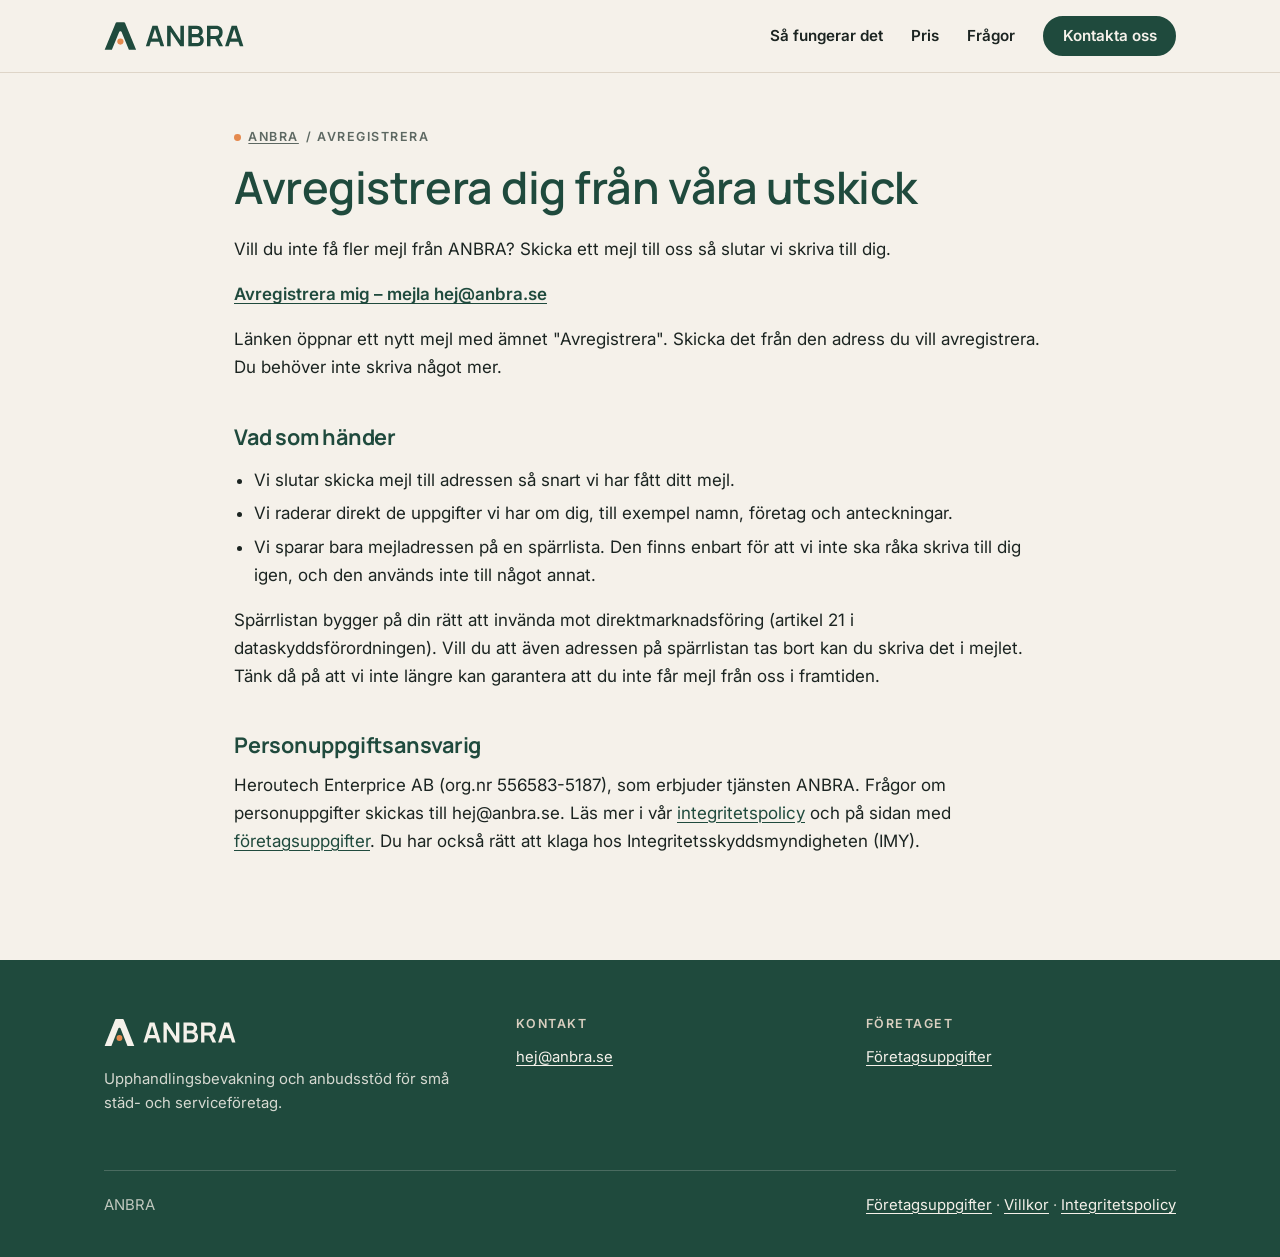
==== avregistrera.html @ 2fdb0f01 "Publicera anbra.se" ====
<!doctype html>
<html lang="sv">
<head>
<meta charset="utf-8">
<meta name="viewport" content="width=device-width, initial-scale=1">
<title>Avregistrera dig från våra utskick – ANBRA</title>
<meta name="theme-color" content="#1F4A3D">
<link rel="icon" href="/favicon.ico" sizes="any">
<link rel="icon" href="/favicon.svg" type="image/svg+xml">
<link rel="apple-touch-icon" href="/apple-touch-icon.png">
<link rel="stylesheet" href="assets/css/stil.css">
</head>
<body>
<a class="skip" href="#innehall">Hoppa till innehållet</a>
<header class="topp">
  <div class="wrap">
    <a class="logo" href="index.html" aria-label="ANBRA – till början"><img src="assets/img/ANBRA-logotyp-primar.svg" alt="ANBRA" width="140" height="35"></a>
    <nav class="meny" aria-label="Huvudmeny">
      <a href="index.html#sa-fungerar-det">Så fungerar det</a>
      <a href="index.html#pris">Pris</a>
      <a href="index.html#fragor">Frågor</a>
      <a class="knapp knapp--fylld" href="index.html#kontakt">Kontakta oss</a>
    </nav>
  </div>
</header>
<main id="innehall" class="juridik">
  <div class="wrap">
    <p class="etikett"><a href="index.html">ANBRA</a> / Avregistrera</p>
    <h1>Avregistrera dig från våra utskick</h1>
    <article class="juridik-text">
<p>Vill du inte få fler mejl från ANBRA? Skicka ett mejl till oss så slutar vi skriva till dig.</p>
<p><strong><a href="mailto:hej@anbra.se?subject=Avregistrera">Avregistrera mig – mejla hej@anbra.se</a></strong></p>
<p>Länken öppnar ett nytt mejl med ämnet "Avregistrera". Skicka det från den adress du vill avregistrera. Du behöver inte skriva något mer.</p>
<h2>Vad som händer</h2>
<ul>
<li>Vi slutar skicka mejl till adressen så snart vi har fått ditt mejl.</li>
<li>Vi raderar direkt de uppgifter vi har om dig, till exempel namn, företag och anteckningar.</li>
<li>Vi sparar bara mejladressen på en spärrlista. Den finns enbart för att vi inte ska råka skriva till dig igen, och den används inte till något annat.</li>
</ul>
<p>Spärrlistan bygger på din rätt att invända mot direktmarknadsföring (artikel 21 i dataskyddsförordningen). Vill du att även adressen på spärrlistan tas bort kan du skriva det i mejlet. Tänk då på att vi inte längre kan garantera att du inte får mejl från oss i framtiden.</p>
<h2>Personuppgiftsansvarig</h2>
<p>Heroutech Enterprice AB (org.nr 556583-5187), som erbjuder tjänsten ANBRA. Frågor om personuppgifter skickas till hej@anbra.se. Läs mer i vår <a href="integritetspolicy.html">integritetspolicy</a> och på sidan med <a href="foretagsuppgifter.html">företagsuppgifter</a>. Du har också rätt att klaga hos Integritetsskyddsmyndigheten (IMY).</p>
    </article>
  </div>
</main>
<footer class="fot">
  <div class="wrap">
    <div>
      <img src="assets/img/ANBRA-logotyp-negativ.svg" alt="ANBRA" width="132" height="33">
      <p>Upphandlingsbevakning och anbudsstöd för små städ- och serviceföretag.</p>
    </div>
    <div>
      <h3>Kontakt</h3>
      <p><a href="mailto:hej@anbra.se">hej@anbra.se</a></p>
    </div>
    <div>
      <h3>Företaget</h3>
      <p><a href="foretagsuppgifter.html">Företagsuppgifter</a></p>
    </div>
    <div class="botten">
      <span>ANBRA</span>
      <span><a href="foretagsuppgifter.html">Företagsuppgifter</a> · <a href="villkor.html">Villkor</a> · <a href="integritetspolicy.html">Integritetspolicy</a></span>
    </div>
  </div>
</footer>
</body>
</html>
---- assets/css/stil.css ----
/* ANBRA – webb. Profil v2 (Öppna A:et / Skog & aprikos). Färger från palett/ANBRA-farger.css */
@font-face{font-family:"Manrope";src:url("../fonts/Manrope-var.woff2") format("woff2");font-weight:600 700;font-display:swap}
@font-face{font-family:"Inter";src:url("../fonts/Inter-var.woff2") format("woff2");font-weight:400 600;font-display:swap}
:root{
  --skog:#1F4A3D;--black:#1B2421;--linne:#F5F1EA;--sand:#D9CFC0;--aprikos:#E58A4E;--sten:#5D6862;--vit:#fff;
  --rubrik:"Manrope",Arial,sans-serif;--text:"Inter",Arial,sans-serif;
  --max:1120px;--r:14px;
}
*,*::before,*::after{box-sizing:border-box}
html{scroll-behavior:smooth;-webkit-text-size-adjust:100%}
@media (prefers-reduced-motion:reduce){html{scroll-behavior:auto}}
body{margin:0;background:var(--linne);color:var(--black);font:400 1.0625rem/1.65 var(--text);text-rendering:optimizeLegibility}
img,svg{display:block;max-width:100%;height:auto}
a{color:var(--skog);text-underline-offset:.18em}
a:hover{text-decoration-thickness:2px}
:focus-visible{outline:3px solid var(--aprikos);outline-offset:3px;border-radius:4px}
h1,h2,h3{font-family:var(--rubrik);color:var(--skog);line-height:1.15;margin:0 0 .5em;letter-spacing:-.01em}
h1{font-weight:600;font-size:clamp(2.5rem,5.2vw,3.6rem)}
h2{font-weight:700;font-size:clamp(1.6rem,3vw,2.1rem)}
h3{font-weight:700;font-size:1.2rem}
p{margin:0 0 1em}
.wrap{max-width:var(--max);margin:0 auto;padding:0 24px}
.etikett{font:600 .78rem/1.3 var(--text);letter-spacing:.12em;text-transform:uppercase;color:var(--sten);margin:0 0 1rem;display:flex;align-items:center;gap:.6em}
.etikett::before{content:"";width:.55em;height:.55em;border-radius:50%;background:var(--aprikos);flex:none}
.ingress{font-size:1.2rem;color:var(--black);max-width:36em}
.sten{color:var(--sten)}
.skip{position:absolute;left:-9999px;top:0;background:var(--skog);color:var(--linne);padding:.6em 1em;z-index:10}
.skip:focus{left:12px;top:12px}
.ph{background:#fff3e9;border:1px dashed var(--aprikos);border-radius:4px;padding:0 .3em;color:var(--black);font-weight:600;-webkit-box-decoration-break:clone;box-decoration-break:clone;overflow-wrap:anywhere}

/* Knappar */
.knapp{display:inline-flex;align-items:center;gap:.5em;font:600 1rem/1 var(--text);padding:.95em 1.4em;border-radius:999px;text-decoration:none;border:2px solid var(--skog);transition:background .15s,color .15s;cursor:pointer}
.knapp--fylld{background:var(--skog);color:var(--linne)}
.knapp--fylld:hover{background:var(--black);border-color:var(--black)}
.knapp--kant{background:transparent;color:var(--skog)}
.knapp--kant:hover{background:var(--skog);color:var(--linne)}
.knapp--ljus{background:var(--linne);color:var(--skog);border-color:var(--linne)}
.knapp--ljus:hover{background:var(--sand);border-color:var(--sand)}

/* Sidhuvud */
.topp{position:sticky;top:0;z-index:5;background:rgba(245,241,234,.94);backdrop-filter:saturate(1.2) blur(8px);border-bottom:1px solid rgba(217,207,192,.8)}
.topp .wrap{display:flex;align-items:center;justify-content:space-between;gap:24px;height:72px}
.logo img{width:140px}
.meny{display:flex;align-items:center;gap:28px}
.meny a{font-weight:600;font-size:.95rem;text-decoration:none;color:var(--black)}
.meny a:hover{color:var(--skog);text-decoration:underline}
.meny .knapp{color:var(--linne);padding:.7em 1.15em;font-size:.95rem}
.meny .knapp:hover{text-decoration:none}

/* Hero */
.hero{padding:80px 0 88px}
.hero .wrap{display:grid;grid-template-columns:1.15fr .85fr;gap:64px;align-items:center}
.hero .knappar{display:flex;flex-wrap:wrap;gap:12px;margin:2rem 0 1.25rem}
.hero .notis-rad{font-size:.92rem;color:var(--sten);display:flex;gap:.55em;align-items:flex-start;max-width:34em}
.hero .notis-rad svg{flex:none;margin-top:.25em}
.kort{background:var(--vit);border-radius:var(--r);padding:28px;box-shadow:0 1px 0 rgba(27,36,33,.04),0 18px 40px -24px rgba(31,74,61,.35);border:1px solid rgba(217,207,192,.7)}
.exempel{position:relative}
.exempel .flagga{position:absolute;top:-12px;right:20px;background:var(--sand);color:var(--black);font:600 .72rem/1 var(--text);letter-spacing:.1em;text-transform:uppercase;padding:.55em .8em;border-radius:999px}
.exempel .rubrikrad{display:flex;gap:12px;align-items:center;margin-bottom:14px}
.exempel .rubrikrad img{width:36px}
.exempel .rubrikrad p{margin:0;font-size:.85rem;color:var(--sten);line-height:1.3}
.exempel .rubrikrad strong{display:block;color:var(--black);font-size:.98rem}
.exempel h3{font-size:1.1rem;color:var(--black);margin:.2em 0 .6em}
.exempel dl{display:grid;grid-template-columns:auto 1fr;gap:.35em 1em;margin:0 0 1.1em;font-size:.95rem}
.exempel dt{color:var(--sten)}
.exempel dd{margin:0;font-weight:600}
.exempel .lista{margin:0 0 1.2em;padding:14px 16px;background:var(--linne);border-radius:10px;font-size:.93rem}
.exempel .lista p{margin:0 0 .3em;font-weight:600}
.exempel .lista ul{margin:0;padding-left:1.1em}
.exempel .val{display:flex;gap:10px}
.exempel .val span{flex:1;text-align:center;font-weight:600;font-size:.9rem;padding:.65em;border-radius:999px;border:2px solid var(--skog);color:var(--skog)}
.exempel .val span:first-child{background:var(--skog);color:var(--linne)}

/* Sektioner */
.sektion{padding:96px 0}
.sektion--sand{background:var(--sand)}
.sektion--skog{background:var(--skog);color:var(--linne)}
.sektion--skog h2,.sektion--skog h3{color:var(--linne)}
.sektion--skog .etikett{color:var(--sand)}
.sektion--skog a{color:var(--linne)}
.huvud{max-width:42em;margin-bottom:48px}
.tre{display:grid;grid-template-columns:repeat(3,1fr);gap:24px}
.problem .kort{box-shadow:none}
.problem .kort h3{color:var(--black)}
.problem .kort p:last-child{margin:0}
.ikon{width:44px;height:44px;border-radius:12px;background:var(--linne);display:grid;place-items:center;margin-bottom:18px}

/* Steg */
.steg{list-style:none;margin:0;padding:0;display:grid;grid-template-columns:repeat(4,1fr);gap:24px;counter-reset:steg}
.steg li{position:relative;padding-top:64px}
.steg li::before{counter-increment:steg;content:counter(steg);position:absolute;top:0;left:0;width:44px;height:44px;border-radius:50%;background:var(--linne);color:var(--skog);font:700 1.15rem/44px var(--rubrik);text-align:center}
.steg li::after{content:"";position:absolute;top:21px;left:56px;right:-12px;height:2px;background:rgba(245,241,234,.25)}
.steg li:last-child::after{display:none}
.steg li:last-child::before{background:var(--aprikos);color:var(--black)}
.steg p{color:rgba(245,241,234,.88);margin:0}
.ansvar{margin-top:56px;padding:24px 28px;border:1px solid rgba(245,241,234,.25);border-radius:var(--r);display:grid;grid-template-columns:repeat(3,1fr);gap:24px}
.ansvar p{margin:0;font-size:.97rem;color:rgba(245,241,234,.9)}
.ansvar strong{display:block;color:var(--linne);font-family:var(--rubrik);font-size:1.05rem;margin-bottom:.2em}

/* Pris */
.pris .wrap{display:block}
.pris-intro{display:grid;grid-template-columns:1.1fr .9fr;gap:56px;align-items:end;margin-bottom:32px}
.pris-intro p{margin:0 0 .8em}
.pris-intro .sten{margin:0 0 .8em}
.pilot-rad{display:flex;align-items:center;justify-content:space-between;gap:24px;background:var(--sand);border-left:4px solid var(--aprikos);border-radius:var(--r);padding:20px 24px;margin:0 0 36px}
.pilot-rad p{margin:0;max-width:44em}
.pilot-rad strong{font-family:var(--rubrik);color:var(--skog)}
.pilot-rad .knapp{flex:none}
.paket{display:grid;grid-template-columns:repeat(3,1fr);gap:24px;align-items:stretch}
.paket .priskort{display:flex;flex-direction:column}
.paket .priskort .bock{flex:1}
.priskort--plus{position:relative;border:2px solid var(--skog)}
.priskort--plus .flagga{position:absolute;top:-13px;right:24px;background:var(--aprikos);color:var(--black);font:600 .74rem/1 var(--text);letter-spacing:.06em;text-transform:uppercase;padding:.6em .9em;border-radius:999px}
.pris-fot{margin-top:24px}
.priskort{padding:36px}
.priskort .belopp{font:700 clamp(2.4rem,4vw,3rem)/1 var(--rubrik);color:var(--skog);margin:.2em 0 .15em;font-variant-numeric:tabular-nums}
.priskort .belopp small{font:600 1.05rem var(--text);color:var(--sten);margin-left:.2em}
.priskort .under{color:var(--sten);margin:0 0 1.4em}
.priskort hr{border:0;border-top:1px solid var(--sand);margin:1.5em 0}
.bock{list-style:none;padding:0;margin:0 0 1.5em}
.bock li{position:relative;padding-left:1.9em;margin:.55em 0}
.bock li::before{content:"";position:absolute;left:0;top:.3em;width:1.15em;height:1.15em;border-radius:50%;background:var(--skog) url("data:image/svg+xml,%3Csvg xmlns='http://www.w3.org/2000/svg' viewBox='0 0 16 16'%3E%3Cpath d='M4 8.3l2.6 2.5L12 5.4' fill='none' stroke='%23F5F1EA' stroke-width='2' stroke-linecap='round' stroke-linejoin='round'/%3E%3C/svg%3E") center/80% no-repeat}
.priskort .knapp{width:100%;justify-content:center}
.finstilt{font-size:.88rem;color:var(--sten);margin:1em 0 0}

/* FAQ */
.faq{max-width:820px}
.faq details{border-bottom:1px solid var(--sand)}
.faq details:first-of-type{border-top:1px solid var(--sand)}
.faq summary{list-style:none;cursor:pointer;padding:22px 44px 22px 0;position:relative;font:700 1.08rem/1.4 var(--rubrik);color:var(--black)}
.faq summary::-webkit-details-marker{display:none}
.faq summary::after{content:"";position:absolute;right:6px;top:50%;width:12px;height:12px;border-right:2px solid var(--skog);border-bottom:2px solid var(--skog);transform:translateY(-70%) rotate(45deg);transition:transform .2s}
.faq details[open] summary::after{transform:translateY(-30%) rotate(225deg)}
.faq summary:hover{color:var(--skog)}
.faq .svar{padding:0 0 22px;max-width:44em}
.faq .svar p:last-child{margin:0}

/* AI-rad */
.ai-rad{background:var(--black);color:var(--linne)}
.ai-rad .wrap{display:flex;gap:18px;align-items:flex-start;padding-top:28px;padding-bottom:28px}
.ai-rad img{width:34px;flex:none;margin-top:2px}
.ai-rad p{margin:0;font-size:.98rem;max-width:62em}
.ai-rad strong{color:var(--linne)}

/* Kontakt */
.kontakt .wrap{display:grid;grid-template-columns:.85fr 1.15fr;gap:56px;align-items:start}
.kontaktlista{list-style:none;padding:0;margin:1.5em 0 0}
.kontaktlista li{margin:.6em 0;display:flex;gap:.7em;align-items:baseline}
.kontaktlista span{color:var(--sten);min-width:5.5em;font-size:.93rem}
.kontaktlista a{font-weight:600}
form .falt{margin-bottom:18px}
form .tva{display:grid;grid-template-columns:1fr 1fr;gap:18px}
label{display:block;font-weight:600;font-size:.93rem;margin-bottom:6px}
input,textarea{width:100%;font:inherit;font-size:1rem;color:var(--black);background:var(--linne);border:1.5px solid #b9ae9d;border-radius:10px;padding:.75em .9em}
input:focus,textarea:focus{outline:none;border-color:var(--skog);box-shadow:0 0 0 3px rgba(31,74,61,.18);background:var(--vit)}
textarea{min-height:130px;resize:vertical}
form .knapp{margin-top:4px}
form .finstilt{margin-top:14px}

/* Sidfot */
.fot{background:var(--skog);color:var(--linne);padding:56px 0 40px;font-size:.93rem}
.fot .wrap{display:grid;grid-template-columns:1.2fr 1fr 1fr;gap:40px}
.fot img{width:132px;margin-bottom:18px}
.fot p{margin:0 0 .4em;color:rgba(245,241,234,.86)}
.fot a{color:var(--linne)}
.fot h3{font:600 .78rem/1.3 var(--text);letter-spacing:.12em;text-transform:uppercase;color:var(--sand);margin:0 0 1em}
.fot .ph{color:var(--black)}
.fot .botten{grid-column:1/-1;border-top:1px solid rgba(245,241,234,.2);padding-top:22px;margin-top:8px;display:flex;justify-content:space-between;gap:16px;flex-wrap:wrap;color:rgba(245,241,234,.75)}

/* Responsivt */
@media (max-width:980px){
  .hero .wrap,.kontakt .wrap{grid-template-columns:1fr;gap:44px}
  .pris-intro{grid-template-columns:1fr;gap:8px}
  .paket{grid-template-columns:1fr;gap:36px}
  .pilot-rad{flex-direction:column;align-items:stretch}
  .pilot-rad .knapp{justify-content:center}
  .steg{grid-template-columns:1fr 1fr;row-gap:40px}
  .steg li:nth-child(2)::after{display:none}
  .meny a:not(.knapp){display:none}
}
@media (max-width:720px){
  body{font-size:1rem}
  .wrap{padding:0 20px}
  .topp .wrap{height:64px}
  .logo img{width:118px}
  .hero{padding:48px 0 64px}
  .ingress{font-size:1.1rem}
  .sektion{padding:64px 0}
  .tre,.ansvar{grid-template-columns:1fr}
  .steg{grid-template-columns:1fr;row-gap:28px}
  .steg li{padding:0 0 0 62px;min-height:44px}
  .steg li::after{display:none}
  .huvud{margin-bottom:32px}
  .priskort{padding:26px}
  form .tva{grid-template-columns:1fr;gap:0}
  form .tva .falt{margin-bottom:18px}
  .fot .wrap{grid-template-columns:1fr;gap:28px}
  .hero .knappar .knapp{flex:1 1 auto;justify-content:center}
  .meny .knapp{padding:.6em 1em;font-size:.9rem}
}
.wrap>*{min-width:0}
figure{margin:0}

/* Juridiska sidor */
.juridik{padding:56px 0 88px}
.juridik .wrap{max-width:860px}
.juridik h1{font-size:clamp(2rem,4vw,2.8rem)}
.juridik .etikett a{color:inherit}
.utkast-band{background:var(--sand);border-left:4px solid var(--aprikos);border-radius:8px;padding:14px 18px;margin:0 0 36px;font-size:.95rem}
.juridik-text h2{font-size:1.35rem;margin:2em 0 .6em}
.juridik-text blockquote{margin:0 0 1.5em;padding:14px 18px;background:var(--vit);border:1px solid var(--sand);border-radius:10px}
.juridik-text blockquote p{margin:0}
.juridik-text ul{padding-left:1.2em}
.juridik-text li{margin:.3em 0}
.juridik-text .tabell{overflow-x:auto}
.juridik-text table{border-collapse:collapse;width:100%;font-size:.9rem;background:var(--vit);margin:0 0 1.5em}
.juridik-text th,.juridik-text td{border:1px solid var(--sand);padding:10px 12px;text-align:left;vertical-align:top}
.juridik-text th{background:var(--linne);font-weight:600}
@media (max-width:720px){.juridik-text table{display:block;overflow-x:auto;white-space:normal}.juridik-text th,.juridik-text td{min-width:140px}}
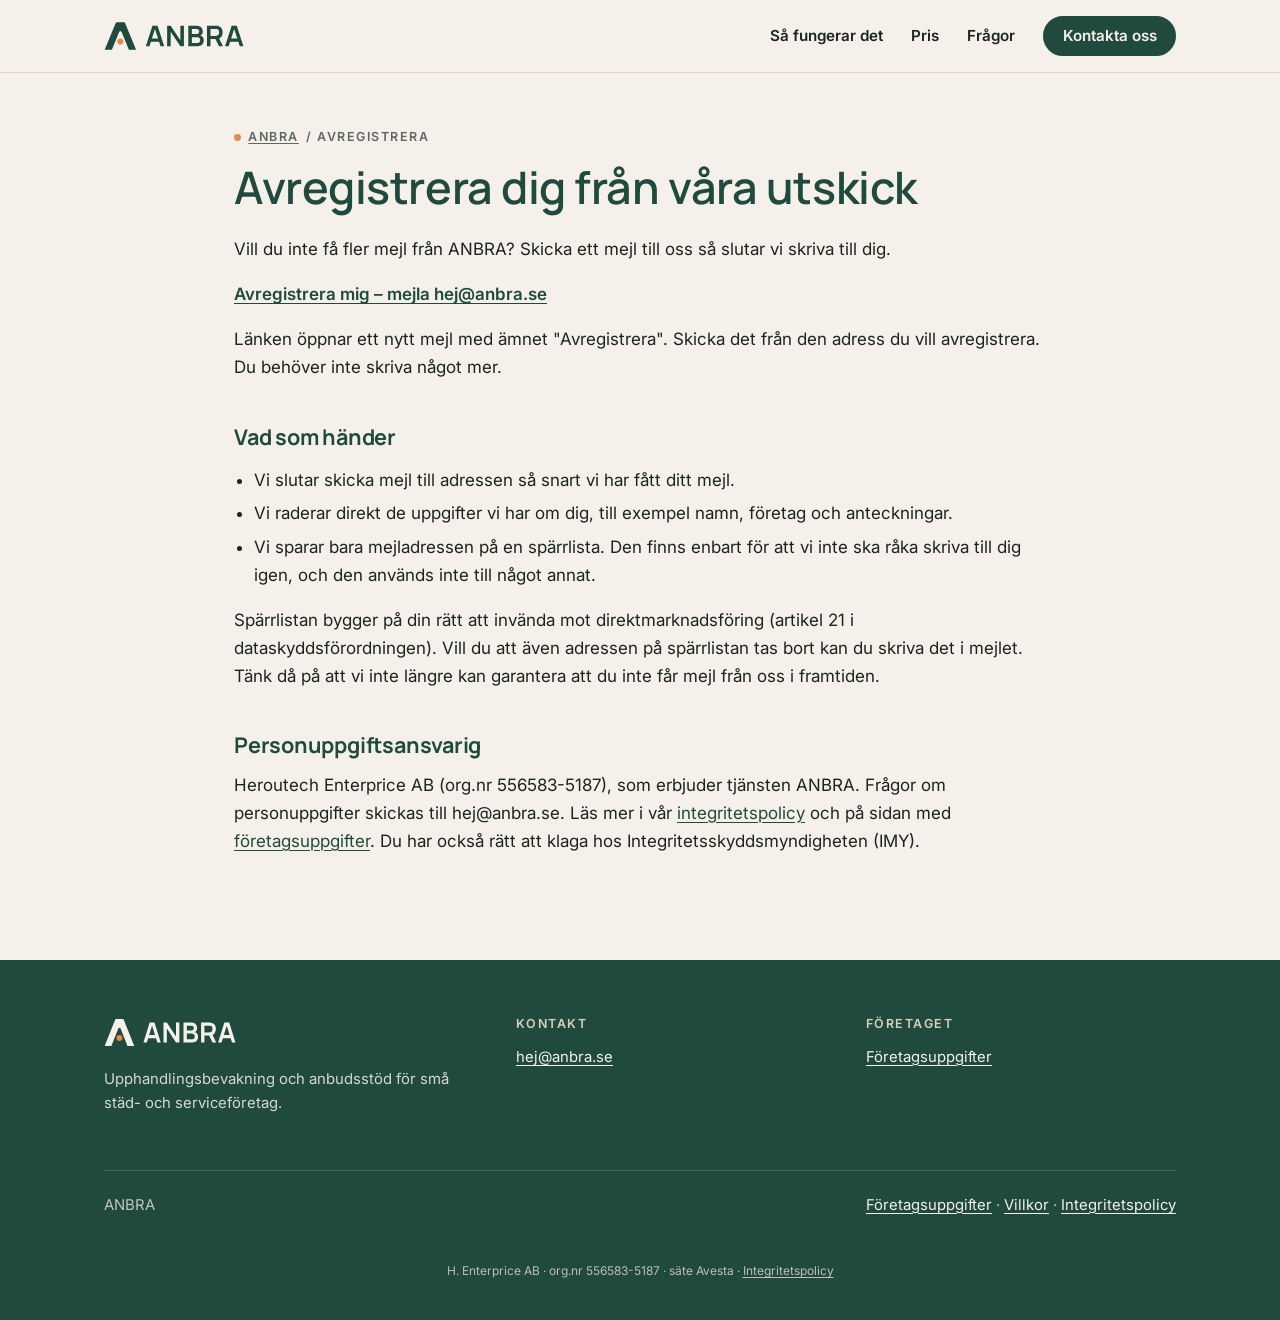
==== commit a96082af: "Sidfot v6: firmarad och policylänk (Pontus ja 3/11 11:17)" ====
--- a/avregistrera.html
+++ b/avregistrera.html
@@ -9,6 +9,7 @@
 <link rel="icon" href="/favicon.svg" type="image/svg+xml">
 <link rel="apple-touch-icon" href="/apple-touch-icon.png">
 <link rel="stylesheet" href="assets/css/stil.css">
+<link rel="stylesheet" href="assets/css/fot-firmarad.css">
 </head>
 <body>
 <a class="skip" href="#innehall">Hoppa till innehållet</a>
@@ -61,6 +62,7 @@
       <span>ANBRA</span>
       <span><a href="foretagsuppgifter.html">Företagsuppgifter</a> · <a href="villkor.html">Villkor</a> · <a href="integritetspolicy.html">Integritetspolicy</a></span>
     </div>
+    <p class="firmarad">H. Enterprice AB · org.nr 556583-5187 · säte Avesta · <a href="integritetspolicy.html">Integritetspolicy</a></p>
   </div>
 </footer>
 </body>
--- a/assets/css/fot-firmarad.css
+++ b/assets/css/fot-firmarad.css
@@ -0,0 +1,3 @@
+/* ANBRA – firmarad i sidfoten (v6, 2026-11-03). 12px, centrerad, #BDBDBD mot #1F4A3D = 5,31:1 (WCAG AA). */
+.fot p.firmarad{grid-column:1/-1;margin:6px 0 0;text-align:center;font-size:12px;line-height:1.4;color:#BDBDBD}
+.fot p.firmarad a{color:#BDBDBD}
